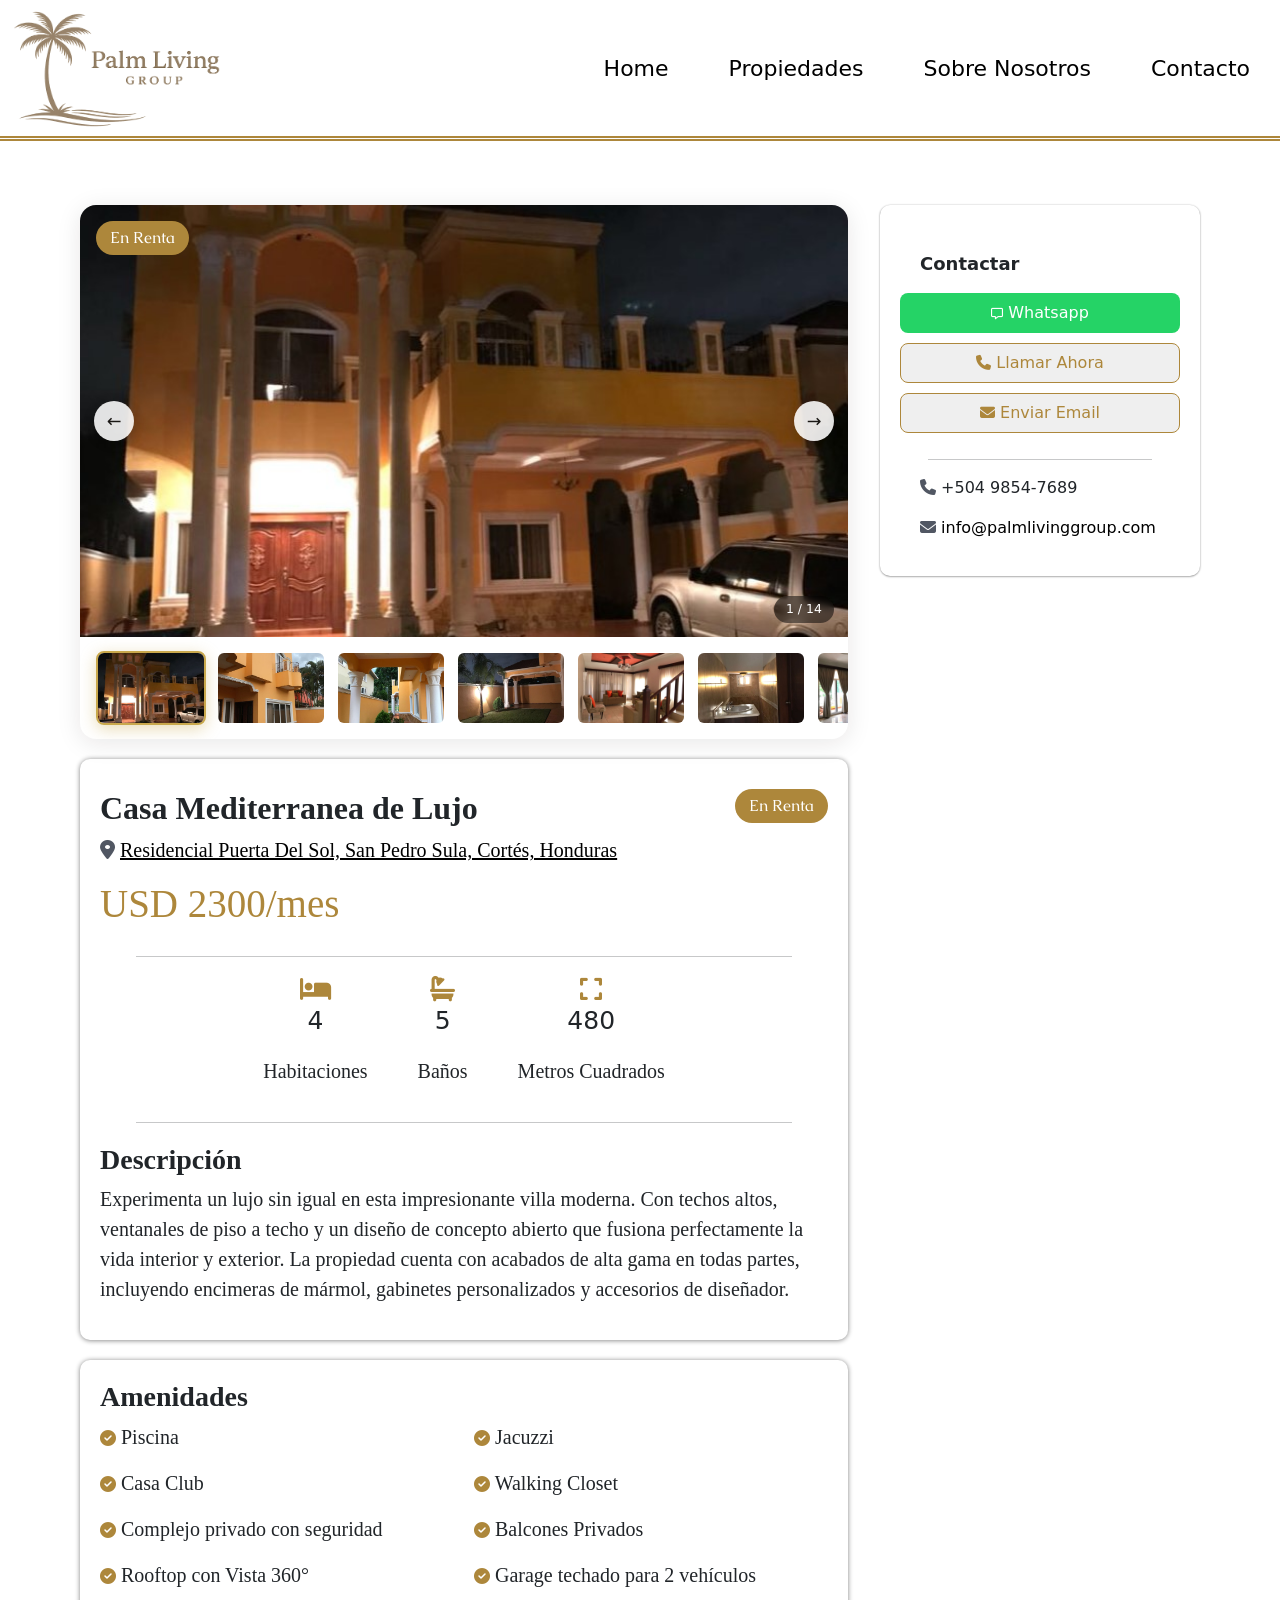
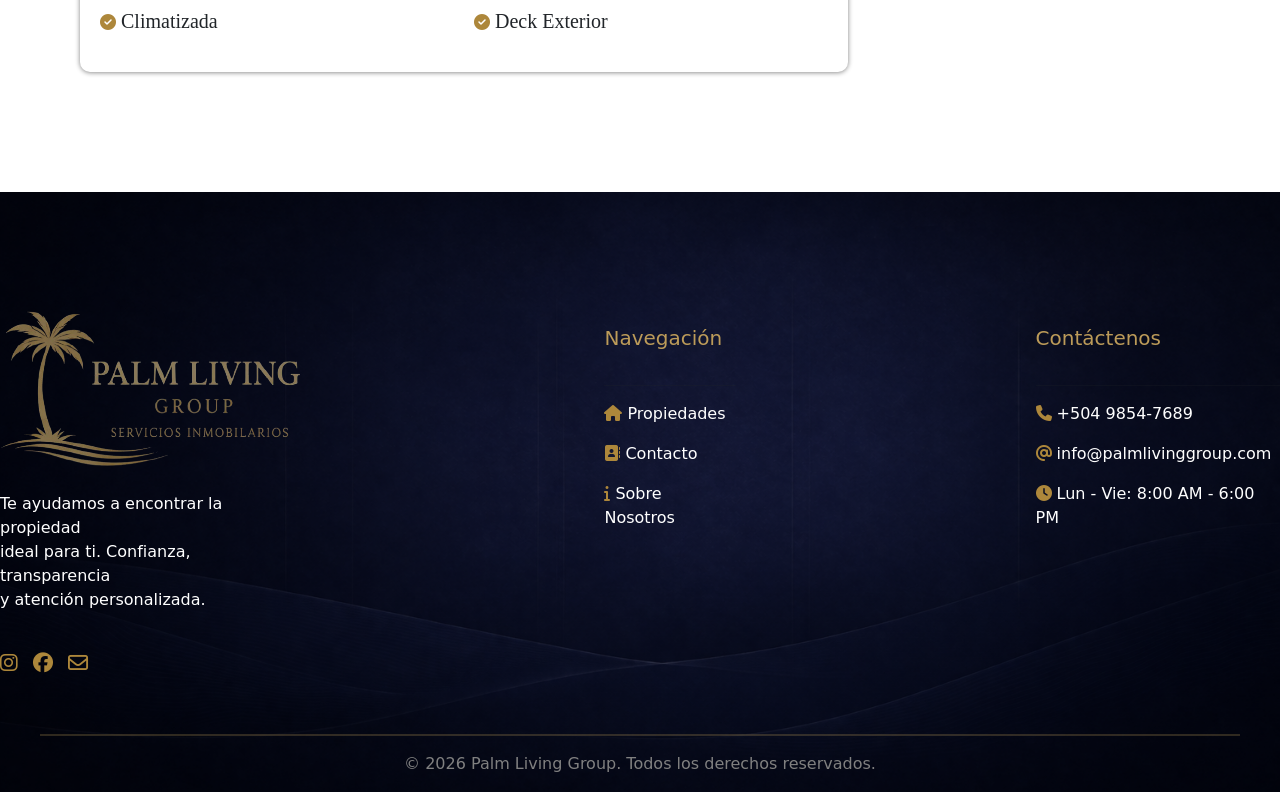
==== house-detail.html @ 20f3ea7c "Reorganized project structure" ====
<!DOCTYPE html>
<html lang="es"> 

    <head>    
        <meta charset="UTF-8">
        <meta name="viewport" content="width=device-width, initial-scale=1.0">
        <link rel="stylesheet" href="style.css?v=11">
        <link href="https://cdn.jsdelivr.net/npm/bootstrap@5.3.8/dist/css/bootstrap.min.css" rel="stylesheet">
        <link rel="icon" type="image/png" href="./imagenes/favicon-plg-modified.png">
        <title>Palm Living Group</title>

        <!-- GOOGLE FONTS -->
        <link rel="preconnect" href="https://fonts.googleapis.com">
        <link rel="preconnect" href="https://fonts.gstatic.com" crossorigin>
        <link href="https://fonts.googleapis.com/css2?family=Caudex:ital,wght@0,400;0,700;1,400;1,700&display=swap" rel="stylesheet">
        
        <!-- Font Awesome (For icons) -->
        <link rel="stylesheet" href="https://cdnjs.cloudflare.com/ajax/libs/font-awesome/6.5.0/css/all.min.css">
    </head>

    <body>

        <header class="header">
            <nav class="navbar">
                <img class="img logo" src="./imagenes/plg-icon.png" height="120px">

                <ul class="navbar-items">
                    <li><a href="index.html">Home</a></li>

    <li>
        <a href="index.html#propiedades">
            Propiedades
        </a>
    </li>

    <li>
        <a href="index.html#sobre-nosotros">
            Sobre Nosotros
        </a>
    </li>

    <li>
        <a href="#contacto" onclick="document.getElementById('contacto').scrollIntoView({behavior:'smooth'}); history.replaceState(null,'',window.location.pathname); return false;">
            Contacto
        </a>
    </li>
                    
                </ul>

            </nav>
        </header>


        <!-- MAIN PAGE GRID -->
        <div class="page-layout">

            <!-- ========== LEFT COLUMN ========== -->
            <div class="left-column">

                <!-- GALLERY -->
                <div class="gallery-wrap">
                    <div class="main-image-wrap" id="mainWrap">
                        <span class="status-badge">En Renta</span>
                        <img id="mainImg" src="" alt=""/>
                        <button class="img-nav prev" id="prevBtn">&#8592;</button>
                        <button class="img-nav next" id="nextBtn">&#8594;</button>
                        <div class="img-counter" id="imgCounter">1 / 14</div>
                    </div>
                    <div class="thumbnails" id="thumbnails"></div>
                </div>

                <!-- PROPERTY DETAILS -->
                <section class="characteristics-spsHouse">
                    <div class="containter-characteristics">

                        <div class="titledescritpion">
                            <h2 style="font-family: 'Times New Roman', Times, serif; font-weight: 550;"">Casa Mediterranea de Lujo</h2>
                            <span class="status-badgeChar">En Renta</span>
                        </div>

                        <p class="textchar locationchar">
                            <i class="fa-solid fa-location-dot" style="color: rgb(81, 87, 99);"></i>
                            <a style=" color: black;"  target="_blank" href="https://www.google.com/maps/place/15%C2%B033'12.3%22N+88%C2%B001'57.6%22W/@15.5533197,-88.0328403,20.25z/data=!4m4!3m3!8m2!3d15.5534028!4d-88.0326528?entry=ttu&g_ep=EgoyMDI2MDUwNi4wIKXMDSoASAFQAw%3D%3D">Residencial Puerta Del Sol, San Pedro Sula, Cortés, Honduras</a>
                        </p>

                        <h3 class="char-price">USD 2300/mes</h3>

                        <div class="descriptionFlex">
                            <hr class="description-line">

                            <div class="inside-descriptions">

                                <div class="info-char">

                                    <div class="bedrooms">

                                        <i class="fa-solid fa-bed iconhousedetail" style="color: rgb(173, 135, 59);"></i>
                                        <p class="numdetail">4</p>
                                        <p class="textchar">Habitaciones</p>

                                    </div>

                                    <div class="baths">

                                        <i class="fa-solid fa-bath iconhousedetail" style="color: rgb(173, 135, 59);"></i>
                                        <p class="numdetail">5</p>
                                        <p class="textchar">Baños</p>

                                    </div>

                                    <div class="metersSquared">
                                        <i class="fa-solid fa-expand iconhousedetail" style="color: rgb(173, 135, 59);"></i>
                                        <p class="numdetail">480</p>
                                        <p class="textchar">Metros Cuadrados</p>

                                    </div>

                                </div>

                                <hr class="description-line">
                            </div>

                        </div>

                        <h3 class="titlechar" style="font-family: 'Times New Roman', Times, serif; font-weight: 550;">Descripción</h3>
                        <p class="textchar">
                            Experimenta un lujo sin igual en esta impresionante villa moderna.
                            Con techos altos, ventanales de piso a techo y un diseño de concepto
                            abierto que fusiona perfectamente la vida interior y exterior.
                            La propiedad cuenta con acabados de alta gama en todas partes,
                            incluyendo encimeras de mármol, gabinetes personalizados y accesorios de diseñador.
                        </p>

                    </div>
                </section>

                <!-- AMENITIES -->
                <div class="amenities-container">
                    <div class="amenities-characteristics">
                        <h3 class="titlechar" style="font-family: 'Times New Roman', Times, serif; font-weight: 550;">Amenidades</h3>
                        <div class="amenities textchar">
                            <div class="amenities1-4">
                                <p class=""><i class="fa-solid fa-circle-check" style="color: rgb(173, 135, 59);"></i> Piscina</p>
                                <p class=""><i class="fa-solid fa-circle-check" style="color: rgb(173, 135, 59);"></i> Casa Club</p>
                                <p><i class="fa-solid fa-circle-check" style="color: rgb(173, 135, 59);"></i> Complejo privado con seguridad</p>
                                <p><i class="fa-solid fa-circle-check" style="color: rgb(173, 135, 59);"></i> Rooftop con Vista 360°</p>
                                <p><i class="fa-solid fa-circle-check" style="color: rgb(173, 135, 59);"></i> Climatizada</p>

                            </div>
                            <div class="amenities5-8">
                                <p><i class="fa-solid fa-circle-check" style="color: rgb(173, 135, 59);"></i> Jacuzzi</p>
                                <p><i class="fa-solid fa-circle-check" style="color: rgb(173, 135, 59);"></i> Walking Closet</p>
                                <p><i class="fa-solid fa-circle-check" style="color: rgb(173, 135, 59);"></i> Balcones Privados</p>
                                <p><i class="fa-solid fa-circle-check" style="color: rgb(173, 135, 59);"></i> Garage techado para 2 vehículos</p>
                                <p><i class="fa-solid fa-circle-check" style="color: rgb(173, 135, 59);"></i> Deck Exterior</p>
                            </div>
                        </div>
                    </div>
                </div>

            </div>
            <!-- ========== END LEFT COLUMN ========== -->


            <!-- ========== RIGHT COLUMN ========== -->
            <div class="right-column">
                <section class="contact-div">
                    <div class="container-contact">
                        <p class="contact-agenttitle">Contactar</p>
                        <div class="items-contact">

                            <a href="https://wa.me/50498547689" target="_blank">
                                <button class="contact-button whatsapp">
                                    <i class="fa-regular fa-message icon-contact" style="color: rgb(255,255,255); font-size: 12px;"></i> Whatsapp
                                </button>
                            </a>

                            <a href="tel:+50498547689" target="_blank">
                                <button class="contact-button call">
                                    <i class="fa-solid fa-phone call-icon icon-contact"></i> Llamar Ahora
                                </button>
                            </a>


                            <a href="mailto:info@palmlivinggroup.com">
                                <button class="contact-button email">
                                    <i class="fa-solid fa-envelope email-icon icon-contact"></i> Enviar Email
                                </button>
                            </a>
                            <hr class="contact-line">
                        </div>
                        <div class="contact-callMail">
                            <p><i class="fa-solid fa-phone" style="color: rgb(81,87,99);"></i> +504 9854-7689</p>
                            <p>
                                <i class="fa-solid fa-envelope" style="color: rgb(81,87,99);"></i>
                                <a class="emailbut" href="mailto:info@palmlivinggroup.com"> info@palmlivinggroup.com</a>
                            </p>
                        </div>
                    </div>
                </section>
            </div>
            <!-- ========== END RIGHT COLUMN ========== -->

        </div>
        <!-- END PAGE GRID -->


        <!-- Lightbox OUTSIDE the grid -->
        <div class="lightbox" id="lightbox">
            <button class="lightbox-close" id="lbClose">✕</button>
            <button class="lightbox-nav lightbox-prev" id="lbPrev">&#8592;</button>
            <img src="" alt="Vista ampliada" id="lbImg"/>
            <button class="lightbox-nav lightbox-next" id="lbNext">&#8594;</button>
        </div>


        <footer id="contacto">
            <div class="footer-sections">
                <div class="footer-column1">
                    <img class="plg-footerIcon" src="./imagenes/plg-footer-icon.png" height="180px" width="300px">
                    <p class="paragraph-footer" style="color: white;">Te ayudamos a encontrar la propiedad<br> ideal para ti. Confianza, transparencia<br> y atención personalizada.</p>
                    <div class="social-media-Icons">
                        <a href="https://www.instagram.com/palmlivinggroup.hn/" target="_blank"><i class="fa-brands fa-instagram" style="color: rgb(173, 135, 59);"></i></a>
                        <a href="https://www.facebook.com/profile.php?id=61564494482481&locale=es_LA" target="_blank"><i class="fa-brands fa-facebook" style="color: rgb(173, 135, 59);"></i></a>
                        <a href="mailto:info@palmlivinggroup.com" target="_blank"><i class="fa-regular fa-envelope" style="color: rgb(173, 135, 59);"></i></a>
                    </div>
                </div>

                <div class="footer-column2">
                    <p class="title-footer">Navegación</p>
                    <hr class="border-footer">
                    <p class="subheading-footer"><i class="footer-icons fa-solid fa-house" style="color: rgb(173, 135, 59);"></i>Propiedades</p>
                    <p class="subheading-footer"><i class="footer-icons fa-solid fa-address-book" style="color: rgb(173, 135, 59);"></i>Contacto</p>
                    <p class="subheading-footer"><i class="footer-icons fa-solid fa-info" style="color: rgb(173, 135, 59);"></i>Sobre Nosotros</p>
                </div>

                <div class="footer-column3">
                    <p class="title-footer">Contáctenos</p>
                    <hr class="border-footer">
                    <p class="subheading-footer"><i class="footer-icons fa-solid fa-phone" style="color: rgb(173, 135, 59);"></i>+504 9854-7689</p>
                    <a class="emailbut" href="mailto:info@palmlivinggroup.com"><p class="subheading-footer"><i class="footer-icons fa-solid fa-at" style="color: rgb(173, 135, 59);"></i>info@palmlivinggroup.com</p></a>
                    <p class="subheading-footer"><i class="footer-icons fa-solid fa-clock" style="color: rgb(173, 135, 59);"></i>Lun - Vie: 8:00 AM - 6:00 PM</p>
                </div>
            </div>

            <div class="noCopyright-section">
                <hr class="copyright-line">
                <p class="noCopyright-text">© 2026 Palm Living Group. Todos los derechos reservados.</p>
            </div>
        </footer>

        <script type="text/javascript" src="./index.js?v=11"></script>
    </body>
</html>
---- style.css ----
.header{
    position: sticky;
    top: 0;         
    z-index: 10;
    width: 100%;
    background: white;
    border-bottom: #ad873b double 5px; 
}

.logo{
    padding-left: 10px ;
}

.navbar{
    display: flex;
    align-items: center;
    justify-content: center;
    position: sticky;
    left: 0;
    width: 100%;
    z-index: 10;

}

/* Align content at the end of site */

.navbar ul{
    display: flex;
    justify-content: center;
    gap: 60px;
    list-style-type: none;
    margin: 0;
    padding: 0;
    padding-right: 30px;
    background-color: white;
    height: 40px;
    align-items: center;


}

/* Remove underline and change color of nav items
*/
.navbar-items a{
    text-decoration: none;
    color: black;
    font-size: 22px

}

.emailbut {
    text-decoration: none;
    color: black;
    
}

/* Whatsapp Icon */

.whatsapp-ico{
    fill: white;
    width: 75px;
    height: 75px;
    padding: 3px;
    background-color: #4dc247;
    border-radius: 50%;
    box-shadow: 2px 2px 6px rgba(0,0,0,0.4);
    position: fixed;
    bottom: 20px;
    right : 20px;
    z-index: 10;
}

.whatsapp-ico:hover{
    box-shadow: 2px 2px 11px rgba(0,0,0,0.7);
} 


#propiedades, #contacto, #sobre-nosotros{
    scroll-margin-top: 350px;

}

.backgroundImg{
    width: 100%;
    height: 650px;
}

/*HOME PORTFOLIO TEXT*/


.h2Text{
    font-size: 60px;
    text-align: center;
    
}

.portfolio{
    padding-top: 40px;
    text-align: center;
    color: #cc8f33;
    font-size: 19px;
    font-weight: 450;
    letter-spacing: 3px;
}

.home-line{

    width: 150px;
    height: 3.5px;             
    background-color: #cc8f33;
    border: none;

}


.portfolio-text{
    display: flex;
    flex-direction: column;
    justify-content: center;
    align-items: center;
    padding-top: 50px;
}

/* PROPERTIES AVAILABLE */

.propertiesHome{
    padding-top: 30px;
}

.homes{
    padding-top: 30px;
}

.boldsps{
    font-weight: bold;
    font-style: italic;
}

.hero-heading{
    color: white;
    text-shadow: 0 2px 10px rgba(0,0,0,0.7);
    font-size: 70px;
    text-align: center;
    font-weight: bold;
}

.hero-par{
    color: white;
    font-size: 30px;

}

.hero-button{
    height: 55px;
    width: 280px;
    font-size: 25px;
    color: white;
    background-image: linear-gradient (to left, #bc9b59, white);
    background-color: #ad873b;
    border-radius: 10px;
    border-color: #ad873b;    
}
.hero-button a{
    text-decoration: none;
    color: inherit;
}

/* */
.hero-box{
    display: flex;
    flex-direction: column;
    align-items: center;
    justify-content: center;
    background-image: url("./imagenes/hero.jpg");
    background-repeat: no-repeat;
    background-position: center;
    background-size: cover;

    min-height: 600px;
    padding: 4rem 2rem;
}


/* ABOUT */
.about-section{
    margin-top: 80px;
    margin-bottom: 80px;
    display: flex;
    flex-direction: column;
    justify-content: center;
    align-items: center;
    padding: 4rem 2rem ;
    background-color: #faf9f6 ;
}

.aboutUs-icons{
    font-size: 40px;

}

.about-text{
    display: flex;
    flex-direction: column;
    align-items: center;
}

.whoWeAre{
    text-align: center;
    color: #cc8f33;
    font-size: 19px;
    font-weight: 450;
    letter-spacing: 3px;
    
}

.about-us{
    font-size: 60px;
    text-align: center;

}

.aboutplg{
    display: flex;
    flex-direction: row;
    justify-content: center;
    gap: 40px;
    padding-top: 100px;
}

.abt-img{
    border-radius: 50%;
}

.about-cnt{
    text-align: center;
    font-size: 20px;
}

.line{
    margin-top: 50px;
    height: 80px;
    width: 2px;
    background-color: #bc9b59;
}


/* */
.footer-container{
    margin-top: 100px;
    background-color: #212329;
    padding: 4rem 0 4rem 0;
}


/* */
.footer{
    width: 80%;
    padding: 3rem 1rem;
    color: white;
    display: flex;
    justify-content: center;
    flex-wrap: wrap;
    margin: 0 auto;

}
/* */
.footer-heading{
    display: flex;
    flex-direction: column;
    margin-right: 4rem;
}

/* */
.footer-heading h2{
    margin-bottom: 2rem;

}

/* */
.footer-heading a{
    color: white;
    text-decoration: none;
    margin-bottom: 0.5rem;
}

/* */
.footer-heading a:hover{
    color: #bc9b59;
    transition: 0.3s ease-out;
}

/* */
.atAB{
    color: white;
    text-align: center;
}

/* */
.hr{
    color: white;
}

/* STARTING DESIGN OF HOUSE-CARDS!  (BELOW)*/
.house-cards{
    display: flex;
    flex-direction: row;
    justify-content: center;
    align-items: center;
    gap: 10px;
}

.houses-main{
    box-shadow: 0px 0.5px 5px grey;
    transition: box-shadow 0.3s ease, transform 0.3s ease;
}

.houses-main:hover{
    transform: translateY(-5px);
    box-shadow: 0px 8px 20px rgba(0,0,0,0.35);
}

.house{ 
    height: 400px;
    width: 500px;
    min-height: 350px;
    width: 100%;
    max-width: 400px;
    background-color: white;
    border-radius: 15px;
    position: relative;
    box-shadow: 0px 0.5px 3px grey;
    overflow: hidden;
}

.houseMainImg{
    box-shadow: 0px 0.5px 3px grey;
    overflow: hidden;
    width: 100%;
    object-fit: cover;
    object-position: center 25%;
    display: block;
    transition: transform 0.3s ease;   
}


.houseImage{
    border-radius: 15px 15px 0px 0px;
}

.status{
    position: absolute;
    color: #f6f6f6;
    right: 10px;
    top: 10px;

    height: 24px;
    width: 80px;
    background-color: #bc9b59;
    text-align: center;
    border-radius: 10px;
}

.characteristics{
    padding-top: 10px;
    padding-left: 10px;
}

.characteristics > p{
    font-size: 18px;

}


.characteristics > .price{
    font-size: 30px;
    font-weight: 800;
}


.price, .webText{
    font-family: "Caudex", serif;
    font-weight: 500;
    font-style: normal;
}



footer{
    background-image: url("./imagenes/footer-background.png");
    width: auto;
    height: auto;
    background-repeat: no-repeat;
    background-position: center;
    background-size: cover;
    
    
}

.footer-sections{
    display: flex;
    flex-direction: row;
    justify-content: center;
    align-items: center;
    gap: 250px;
    padding-top: 100px;
}

.footer-column1{
    display: flex;
    flex-direction: column;
    gap: 20px;
}



.footer-column2{
    display: flex;
    flex-direction: column;
    padding-bottom: 100px;

}

.footer-column3{
    display: flex;
    flex-direction: column;
    padding-bottom: 100px;
}

.title-footer{
    color: #bc9b59;
    font-weight: 400;
    font-size: 20px;
}

.subheading-footer{
    color: white;
}

.footer-icons{
    padding-right: 5px;
    padding-bottom: 2px;
    
}

.social-media-Icons{
    display: flex;
    flex-direction: row;
    gap: 15px;
    font-size: 20px;
}

.noCopyright-section{
    display: flex;
    flex-direction: column;
    justify-content: center;
    align-items: center;
    padding-top: 40px;
}

.copyright-line{
    width: 1200px;
    height: 1.8px;             
    background-color: #bc9b59;
    border: none;
}

.noCopyright-text{
    color: grey;
}


/*-------      House Detail HTML CODE    ----------*/

/* ── LAYOUT ── */
.page-layout {
    max-width: 1100px;
    margin: 40px auto;
    padding: 24px 40px 80px;
    display: grid;
    grid-template-columns: 1fr 320px;
    gap: 32px;
    align-items: start;
}

.left-column {
    display: flex;
    flex-direction: column;
    gap: 20px;
    min-width: 0;
}

.right-column {
    position: sticky;
    top: 140px;
}

/* ── GALLERY ── */
.gallery-wrap {
    background: #ffffff;
    border-radius: 16px;
    overflow: hidden;
    box-shadow: 0 4px 24px rgba(26,23,20,0.10);
}

.main-image-wrap {
    position: relative;
    width: 100%;
    aspect-ratio: 16/9;
    overflow: hidden;
    cursor: zoom-in;
}
.main-image-wrap img {
    width: 100%;
    height: 100%;
    object-fit: cover;
    object-position: center 60%;
    transition: transform 0.55s cubic-bezier(0.25, 0.46, 0.45, 0.94), opacity 0.3s ease;
    display: block;
}
.main-image-wrap img.fade-out { opacity: 0; transform: scale(1.03); }
.main-image-wrap img.fade-in  { opacity: 1; transform: scale(1); }

.img-nav {
    position: absolute;
    top: 50%;
    transform: translateY(-50%);
    background: rgba(255,255,255,0.88);
    border: none;
    width: 40px; height: 40px;
    border-radius: 50%;
    display: flex; align-items: center; justify-content: center;
    cursor: pointer;
    font-size: 1.1rem;
    color: #1a1714;
    box-shadow: 0 2px 12px rgba(0,0,0,0.15);
    transition: background 0.2s, transform 0.2s;
    z-index: 5;
}
.img-nav:hover { background: #fff; transform: translateY(-50%) scale(1.08); }
.img-nav.prev { left: 14px; }
.img-nav.next { right: 14px; }

.status-badge {
    position: absolute;
    top: 16px; left: 16px;
    background-color: #ad873b;
    color: #fff;
    padding: 5px 14px;
    border-radius: 20px;
    z-index: 5;
    font-family: "Caudex", serif;
    font-weight: 500;
    font-style: normal;
}

.img-counter {
    position: absolute;
    bottom: 14px; right: 14px;
    background: rgba(0,0,0,0.5);
    color: #fff;
    font-size: 0.78rem;
    padding: 4px 12px;
    border-radius: 20px;
    z-index: 5;
    backdrop-filter: blur(4px);
}

.thumbnails {
    display: flex;
    gap: 10px;
    padding: 14px 16px;
    overflow-x: auto;
    scrollbar-width: thin;
    scrollbar-color: #e4ddd3 transparent;
}
.thumbnails::-webkit-scrollbar { height: 4px; }
.thumbnails::-webkit-scrollbar-thumb { background: #e4ddd3; border-radius: 2px; }

.thumb {
    flex: 0 0 110px;
    height: 74px;
    border-radius: 8px;
    overflow: hidden;
    cursor: pointer;
    border: 2.5px solid transparent;
    transition: border-color 0.22s, transform 0.22s, box-shadow 0.22s;
}
.thumb:hover { transform: translateY(-2px); box-shadow: 0 6px 18px rgba(0,0,0,0.15); }
.thumb.active { border-color: #C9A84C; box-shadow: 0 4px 16px rgba(201,168,76,0.4); }
.thumb img { width: 100%; height: 100%; object-fit: cover; display: block; }

/* ── LIGHTBOX ── */
.lightbox {
    position: fixed; inset: 0;
    background: rgba(10,8,6,0.93);
    z-index: 1000;
    display: flex; align-items: center; justify-content: center;
    opacity: 0; pointer-events: none;
    transition: opacity 0.3s;
    backdrop-filter: blur(6px);
}
.lightbox.open { opacity: 1; pointer-events: all; }
.lightbox img {
    max-width: 90vw; max-height: 85vh;
    object-fit: contain; border-radius: 8px;
    transform: scale(0.92);
    transition: transform 0.35s cubic-bezier(0.25,0.46,0.45,0.94);
}
.lightbox.open img { transform: scale(1); }
.lightbox-close {
    position: absolute; top: 20px; right: 24px;
    background: rgba(255,255,255,0.12); border: none; color: #fff;
    font-size: 1.4rem; width: 44px; height: 44px;
    border-radius: 50%; cursor: pointer;
    display: flex; align-items: center; justify-content: center;
}
.lightbox-close:hover { background: rgba(255,255,255,0.22); }
.lightbox-nav {
    position: absolute; top: 50%; transform: translateY(-50%);
    background: rgba(255,255,255,0.12); border: none; color: #fff;
    width: 50px; height: 50px; border-radius: 50%;
    cursor: pointer; font-size: 1.3rem;
    display: flex; align-items: center; justify-content: center; z-index: 1001;
}
.lightbox-nav:hover { background: rgba(255,255,255,0.22); }
.lightbox-prev { left: 24px; }
.lightbox-next { right: 24px; }

/* ── CONTACT CARD ── */
.contact-div {
    position: static;
    margin: 0;
    box-shadow: 0px 0.5px 2px grey;
    transition: box-shadow 0.3s ease;
    border-radius: 10px;
}

.container-contact {
    width: 100%;
    height: auto;
    border-radius: 10px;
    padding: 20px;
}

.contact-agenttitle {
    margin-left: 20px;
    font-weight: bold;
    font-size: 18px;
    margin-top: 15px;
    padding-top: 10px;
}

.items-contact {
    display: flex;
    flex-direction: column;
    gap: 10px;
    justify-content: center;
    align-items: center;
}

.items-contact a{
    width: 100%;
}

.iconhousedetail{
    font-size: 25px;
}


.numdetail{
    font-size: 25px;
    font-weight: 450;
}

.contact-button {
    width: 100%;
    height: 40px;
    border-radius: 8px;
    color: rgb(173, 135, 59);
    border: rgb(173, 135, 59) solid 1px;
    cursor: pointer;
}

.contact-line { width: 80%; }

.whatsapp {
    background-color: #25d366;
    color: white;
    border: none;
}

.email:hover { background-color: #ad873b; color: white; }
.call:hover  { background-color: #ad873b; color: white; }
.email-icon:hover { color: white; }

.contact-callMail { margin-left: 20px; }
.icon-contact { font-size: 15px; }

/* ── PROPERTY DETAILS ── */
.containter-characteristics {
    width: 100%;
    height: auto;
    box-shadow: 0px 0.5px 5px grey;
    border-radius: 10px;
    padding: 20px;

    



}

.descriptionFlex {
    display: flex;
    flex-direction: column;
}

.titledescritpion {
    display: flex;
    flex-direction: row;
    align-items: center;
    position: relative;
    top: 10px;
}

.char-price { 
    color: #ad873b;
    font-family:'Times New Roman', Times, serif;
    font-weight: 530;
    font-size: 39px;
    font-style: normal;
    
}

.locationchar{
    padding-top: 10px;
}

.textchar{
    font-family:'Times New Roman', Times, serif;
    font-weight: 530;
    font-size: 20px;

}

.status-badgeChar {
    position: absolute;
    color: #fff;
    padding: 5px 14px;
    border-radius: 20px;
    font-family: "Caudex", serif;
    top: 0;
    right: 0;
    font-weight: 500;
    font-style: normal;
    background-color: #ad873b;
}

.description-line {
    width: 90%;
    margin: 20px auto;
}

.bedrooms, .baths, .metersSquared {
    display: flex;
    flex-direction: column;
    align-items: center;
}

.info-char {
    display: flex;
    justify-content: center;
    align-items: center;
    gap: 50px;
}

/* ── AMENITIES ── */
.amenities-container {
    width: 100%;
}

.amenities-characteristics {
    width: 100%;
    height: auto;
    box-shadow: 0px 0.5px 5px grey;
    transition: box-shadow 0.3s ease;
    padding: 20px;
    border-radius: 10px;
}

.amenities {
    display: flex;
    gap: 20px;
    width: 100%;
}

.amenities1-4, .amenities5-8 {
    flex: 1;
}

.fa-circle-check { font-size: 16px; }



/* ── HAMBURGER ── */
.hamburger {
    display: none;
    flex-direction: column;
    gap: 5px;
    background: none;
    border: none;
    cursor: pointer;
    padding: 8px;
    margin-right: 20px;
    z-index: 20;
}

.hamburger span {
    display: block;
    width: 28px;
    height: 3px;
    background-color: #ad873b;
    border-radius: 3px;
    transition: all 0.3s ease;
}

/* Hamburger X animation */
.hamburger.active span:nth-child(1) {
    transform: translateY(8px) rotate(45deg);
}
.hamburger.active span:nth-child(2) {
    opacity: 0;
}
.hamburger.active span:nth-child(3) {
    transform: translateY(-8px) rotate(-45deg);
}






/* ── RESPONSIVE 900px ── */
@media (max-width: 900px) {
    .page-layout {
        grid-template-columns: 1fr;
        padding: 16px 20px 60px;
    }
    .right-column {
        position: static;
        order: 1;
    }
    .container-contact { width: 100%; }
    .amenities { flex-direction: column; }
}


/* ── TABLET (768px) ── */
@media (max-width: 768px) {

    /* NAVBAR */
    .navbar {
        flex-direction: column;
        padding: 10px 0;
    }
    .navbar ul {
        gap: 20px;
        padding-right: 0;
        flex-wrap: wrap;
        height: auto;
        padding-bottom: 10px;
    }
    .navbar-items a {
        font-size: 16px;
    }

    /* HERO */
    .hero-heading {
        font-size: 42px;
    }
    .hero-par {
        font-size: 20px;
        text-align: center;
    }
    .hero-button {
        font-size: 18px;
        width: 220px;
        height: 45px;
    }

    /* PORTFOLIO TEXT */
    .h2Text {
        font-size: 40px;
    }

    /* PROPERTY CARDS */
    .house-cards {
        display: grid;
        grid-template-columns: repeat(2, 1fr);
        gap: 20px;
        padding: 0 40px;
        max-width: 900px;
        margin: 0 auto;
    }

    /* ABOUT */
    .about-us {
        font-size: 40px;
    }
    .aboutplg {
        flex-direction: column;
        align-items: center;
        gap: 30px;
        padding-top: 40px;
    }
    .line {
        width: 80px;
        height: 2px;
    }

    /* FOOTER */
    .footer-sections {
        flex-direction: column;
        gap: 40px;
        padding-top: 60px;
        align-items: center;
        text-align: center;
    }
    .footer-column1, .footer-column2, .footer-column3 {
        align-items: center;
        padding-bottom: 0;
    }
    .copyright-line {
        width: 90%;
    }

    /* HOUSE DETAIL */
    .page-layout {
        grid-template-columns: 1fr;
        padding: 16px 20px 60px;
        margin: 20px auto;
    }
    .right-column {
        position: static;
        order: 1;
    }
    .amenities {
        flex-direction: column;
    }
    .info-char {
        gap: 20px;
    }
}


/* ── MOBILE (480px) ── */
@media (max-width: 480px) {

    /* NAVBAR */
    .navbar ul {
        gap: 12px;
        justify-content: center;
    }
    .navbar-items a {
        font-size: 14px;
    }
    .logo {
        height: 80px !important;
    }

    /* HERO */
    .hero-heading {
        font-size: 28px;
    }
    .hero-par {
        font-size: 16px;
    }
    .hero-button {
        font-size: 16px;
        width: 190px;
        height: 42px;
    }
    .hero-box {
        min-height: 400px;
        padding: 2rem 1rem;
    }

    /* PORTFOLIO TEXT */
    .h2Text {
        font-size: 28px;
    }
    .portfolio {
        font-size: 14px;
    }

    /* PROPERTY CARDS */
    .pds-house {
        max-width: 100%;
    }
    .house-cards {
        padding: 0 12px;
    }
    .characteristics > .price {
        font-size: 22px;
    }
    .characteristics > p {
        font-size: 15px;
    }

    /* ABOUT */
    .about-us {
        font-size: 30px;
    }
    .about-section {
        margin-top: 40px;
        margin-bottom: 40px;
        padding: 2rem 1rem;
    }
    .aboutUs-icons {
        font-size: 30px;
    }
    .about-cnt {
        font-size: 16px;
    }

    /* FOOTER */
    .footer-sections {
        gap: 30px;
        padding-top: 40px;
    }
    .plg-footerIcon {
        width: 200px !important;
        height: auto !important;
    }
    .copyright-line {
        width: 90%;
    }
    .social-media-Icons {
        justify-content: center;
    }

    /* WHATSAPP BUTTON */
    .whatsapp-ico {
        width: 55px;
        height: 55px;
        bottom: 15px;
        right: 15px;
    }

    /* HOUSE DETAIL */
    .page-layout {
        padding: 12px 12px 40px;
    }
    .char-price {
        font-size: 28px;
    }
    .titledescritpion h2 {
        font-size: 20px;
    }
    .info-char {
        gap: 15px;
    }
    .contact-button {
        height: 44px;
        font-size: 15px;
    }
    .amenities-characteristics {
        padding: 15px;
    }


}


@media (max-width: 600px) {
    .house-cards {
        grid-template-columns: 1fr;
    }
}






/* ── LARGE DESKTOP (1280px+) ── */
@media (min-width: 1280px) {
    .page-layout {
        max-width: 1200px;
    }
    .hero-heading {
        font-size: 80px;
    }
    .footer-sections {
        gap: 300px;
    }
}
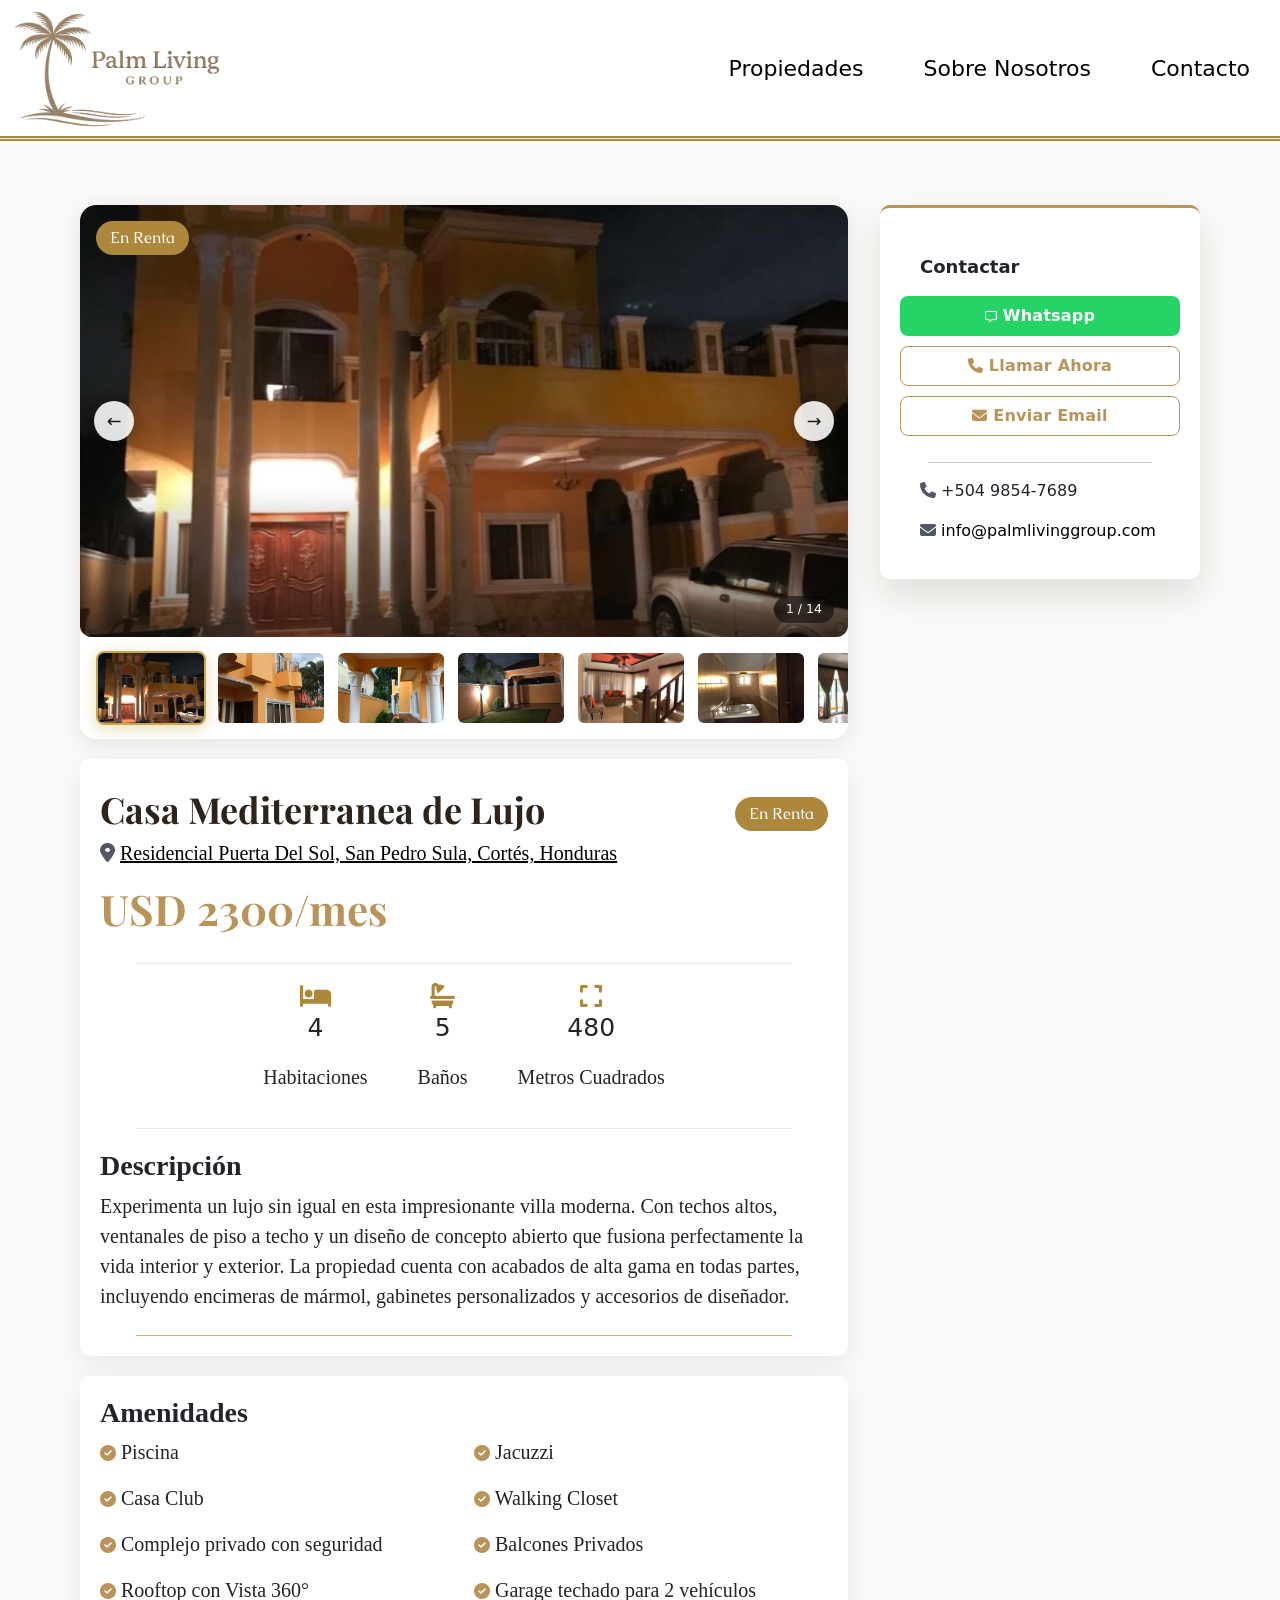
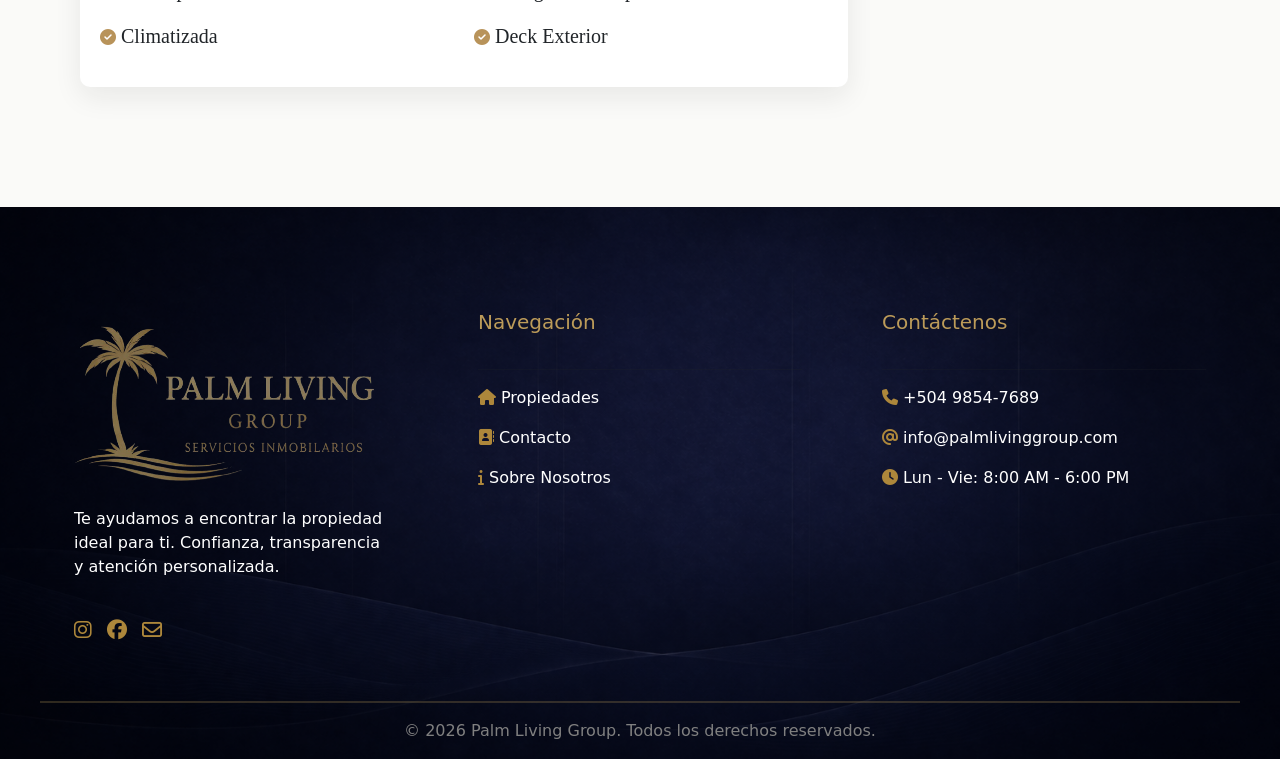
==== commit 69ef51a1: "UI improvements and fixes" ====
--- a/house-detail.html
+++ b/house-detail.html
@@ -4,7 +4,7 @@
     <head>    
         <meta charset="UTF-8">
         <meta name="viewport" content="width=device-width, initial-scale=1.0">
-        <link rel="stylesheet" href="style.css?v=11">
+        <link rel="stylesheet" href="style.css?v=12">
         <link href="https://cdn.jsdelivr.net/npm/bootstrap@5.3.8/dist/css/bootstrap.min.css" rel="stylesheet">
         <link rel="icon" type="image/png" href="./imagenes/favicon-plg-modified.png">
         <title>Palm Living Group</title>
@@ -12,21 +12,27 @@
         <!-- GOOGLE FONTS -->
         <link rel="preconnect" href="https://fonts.googleapis.com">
         <link rel="preconnect" href="https://fonts.gstatic.com" crossorigin>
-        <link href="https://fonts.googleapis.com/css2?family=Caudex:ital,wght@0,400;0,700;1,400;1,700&display=swap" rel="stylesheet">
+        <link href="https://fonts.googleapis.com/css2?family=Caudex:ital,wght@0,400;0,700;1,400;1,700&family=Playfair+Display:wght@600;700&display=swap" rel="stylesheet">
         
         <!-- Font Awesome (For icons) -->
         <link rel="stylesheet" href="https://cdnjs.cloudflare.com/ajax/libs/font-awesome/6.5.0/css/all.min.css">
     </head>
 
-    <body>
+    <body class="detail-page">
 
         <header class="header">
             <nav class="navbar">
-                <img class="img logo" src="./imagenes/plg-icon.png" height="120px">
-
-                <ul class="navbar-items">
-                    <li><a href="index.html">Home</a></li>
-
+                <a href="index.html" aria-label="Palm Living Group Home">
+                    <img class="img logo" src="./imagenes/plg-icon.png" height="120px">
+                </a>
+
+                <button class="hamburger" id="hamburger" type="button" onclick="toggleMenu()" aria-label="Abrir menú" aria-expanded="false" aria-controls="navMenu">
+                    <span></span>
+                    <span></span>
+                    <span></span>
+                </button>
+
+                <ul class="navbar-items" id="navMenu">
     <li>
         <a href="index.html#propiedades">
             Propiedades
@@ -249,6 +255,6 @@
             </div>
         </footer>
 
-        <script type="text/javascript" src="./index.js?v=11"></script>
+        <script type="text/javascript" src="./index.js?v=12"></script>
     </body>
-</html>+</html>
--- a/style.css
+++ b/style.css
@@ -124,7 +124,12 @@
 /* PROPERTIES AVAILABLE */
 
 .propertiesHome{
-    padding-top: 30px;
+    padding: 30px 20px 0;
+}
+
+.propertiesHomeInner{
+    max-width: 1120px;
+    margin: 0 auto;
 }
 
 .homes{
@@ -171,15 +176,240 @@
     flex-direction: column;
     align-items: center;
     justify-content: center;
-    background-image: url("./imagenes/hero.jpg");
+    gap: 18px;
+    background-image: linear-gradient(90deg, rgba(14, 24, 22, 0.52), rgba(14, 24, 22, 0.22)), url("./imagenes/hero.jpg");
     background-repeat: no-repeat;
     background-position: center;
     background-size: cover;
-
-    min-height: 600px;
-    padding: 4rem 2rem;
-}
-
+    min-height: 520px;
+    padding: 3.5rem 2rem;
+    transition: background-image 0.35s ease, background-position 0.35s ease;
+}
+
+.hero-san-pedro-sula{
+    background-image:
+        linear-gradient(90deg, rgba(14, 24, 22, 0.52), rgba(14, 24, 22, 0.22)),
+        url("./imagenes/hero-san-pedro-sula-palms.webp");
+    background-position: center 45%;
+}
+
+.hero-tegucigalpa{
+    background-image:
+        linear-gradient(90deg, rgba(19, 32, 42, 0.58), rgba(19, 32, 42, 0.18)),
+        url("./imagenes/hero-tegucigalpa-city.jpg");
+    background-position: center 48%;
+}
+
+
+/* WHY CHOOSE */
+.why-choose-section{
+    background: #f7f1e8;
+    margin: 84px 0;
+    padding: 86px 24px;
+}
+
+.why-choose-container{
+    max-width: 1180px;
+    margin: 0 auto;
+}
+
+.why-choose-header{
+    max-width: 760px;
+    margin: 0 auto 44px;
+    text-align: center;
+}
+
+.why-choose-kicker{
+    color: #ad873b;
+    font-family: "Caudex", serif;
+    font-size: 14px;
+    font-weight: 700;
+    letter-spacing: 3px;
+    margin: 0 0 12px;
+}
+
+.why-choose-header h2{
+    color: #3b2c20;
+    font-family: "Caudex", serif;
+    font-size: 46px;
+    font-weight: 700;
+    line-height: 1.08;
+    margin: 0 0 18px;
+}
+
+.why-choose-header > p:last-child{
+    color: #6c5b4b;
+    font-family: "Caudex", serif;
+    font-size: 20px;
+    line-height: 1.55;
+    margin: 0;
+}
+
+.why-choose-carousel{
+    position: relative;
+}
+
+.why-choose-grid{
+    display: grid;
+    grid-template-columns: repeat(4, minmax(0, 1fr));
+    gap: 22px;
+}
+
+.why-card{
+    min-height: 310px;
+    display: flex;
+    flex-direction: column;
+    gap: 16px;
+    padding: 28px 24px;
+    background: rgba(255, 252, 247, 0.94);
+    border: 1px solid rgba(173, 135, 59, 0.22);
+    border-radius: 8px;
+    box-shadow: 0 16px 36px rgba(59, 44, 32, 0.08);
+    transition: transform 0.25s ease, box-shadow 0.25s ease, border-color 0.25s ease;
+}
+
+.why-card:hover{
+    transform: translateY(-4px);
+    border-color: rgba(173, 135, 59, 0.42);
+    box-shadow: 0 22px 44px rgba(59, 44, 32, 0.12);
+}
+
+.why-card-icon{
+    width: 48px;
+    height: 48px;
+    display: flex;
+    align-items: center;
+    justify-content: center;
+    border: 1px solid rgba(173, 135, 59, 0.42);
+    border-radius: 50%;
+    color: #ad873b;
+    background: #fbf6ec;
+    font-size: 21px;
+}
+
+.why-card-title{
+    color: #3b2c20;
+    font-family: "Caudex", serif;
+    font-size: 23px;
+    font-weight: 700;
+    line-height: 1.18;
+    margin: 0;
+}
+
+.why-card-text{
+    color: #665746;
+    font-family: "Caudex", serif;
+    font-size: 17px;
+    line-height: 1.55;
+    margin: 0;
+}
+
+.why-carousel-controls,
+.why-carousel-arrow{
+    display: none;
+}
+
+@media (max-width: 1080px) {
+    .why-choose-grid{
+        grid-template-columns: repeat(2, minmax(0, 1fr));
+    }
+}
+
+@media (max-width: 600px) {
+    .why-choose-section {
+        margin: 56px 0;
+        padding: 56px 0;
+        overflow: hidden;
+    }
+    .why-choose-container {
+        width: 100%;
+    }
+    .why-choose-header {
+        padding: 0 20px;
+        margin-bottom: 28px;
+    }
+    .why-choose-kicker {
+        font-size: 12px;
+        letter-spacing: 2px;
+    }
+    .why-choose-header h2 {
+        font-size: 31px;
+    }
+    .why-choose-header > p:last-child {
+        font-size: 17px;
+        line-height: 1.5;
+    }
+    .why-choose-carousel {
+        padding: 0 44px;
+    }
+    .why-choose-grid {
+        display: flex;
+        gap: 0;
+        overflow-x: auto;
+        scroll-snap-type: x mandatory;
+        scroll-behavior: smooth;
+        scrollbar-width: none;
+        -ms-overflow-style: none;
+        border-radius: 8px;
+    }
+    .why-choose-grid::-webkit-scrollbar {
+        display: none;
+    }
+    .why-card {
+        min-width: 100%;
+        min-height: 330px;
+        scroll-snap-align: center;
+        scroll-snap-stop: always;
+        padding: 26px 22px;
+        box-shadow: 0 14px 32px rgba(59, 44, 32, 0.1);
+    }
+    .why-card:hover {
+        transform: none;
+    }
+    .why-carousel-arrow {
+        position: absolute;
+        top: 50%;
+        transform: translateY(-50%);
+        width: 36px;
+        height: 36px;
+        display: flex;
+        align-items: center;
+        justify-content: center;
+        border: 1px solid rgba(173, 135, 59, 0.34);
+        border-radius: 50%;
+        background: rgba(255, 252, 247, 0.94);
+        color: #7a5e2b;
+        font-size: 14px;
+        z-index: 2;
+        box-shadow: 0 8px 18px rgba(59, 44, 32, 0.1);
+    }
+    .why-carousel-prev {
+        left: 12px;
+    }
+    .why-carousel-next {
+        right: 12px;
+    }
+    .why-carousel-controls {
+        display: flex;
+        justify-content: center;
+        gap: 9px;
+        margin-top: 22px;
+    }
+    .why-carousel-dot {
+        width: 9px;
+        height: 9px;
+        padding: 0;
+        border: none;
+        border-radius: 50%;
+        background: rgba(173, 135, 59, 0.32);
+        cursor: pointer;
+    }
+    .why-carousel-dot.active {
+        width: 24px;
+        border-radius: 999px;
+        background: #ad873b;
+    }
+}
 
 /* ABOUT */
 .about-section{
@@ -301,16 +531,100 @@
 }
 
 /* STARTING DESIGN OF HOUSE-CARDS!  (BELOW)*/
+.property-filters{
+    width: 100%;
+    padding: 8px 20px 0;
+}
+
+.filter-panel{
+    max-width: 1120px;
+    margin: 0 auto;
+    display: grid;
+    grid-template-columns: repeat(5, minmax(130px, 1fr)) auto auto;
+    gap: 12px;
+    align-items: end;
+    padding: 18px;
+    background: #ffffff;
+    border: 1px solid #ece4d6;
+    border-radius: 8px;
+    box-shadow: 0 8px 28px rgba(26,23,20,0.08);
+}
+
+.filter-field{
+    display: flex;
+    flex-direction: column;
+    gap: 7px;
+    font-family: "Caudex", serif;
+    color: #4d443b;
+}
+
+.filter-field span{
+    font-size: 14px;
+    font-weight: 700;
+}
+
+.filter-field select{
+    min-height: 44px;
+    border: 1px solid #d8c9ad;
+    border-radius: 6px;
+    background-color: #fbfaf7;
+    color: #1f1b16;
+    padding: 0 12px;
+    font-size: 15px;
+}
+
+.filter-field select:focus{
+    outline: 2px solid rgba(173, 135, 59, 0.28);
+    border-color: #ad873b;
+}
+
+.filter-search,
+.filter-reset{
+    min-height: 44px;
+    border-radius: 6px;
+    padding: 0 18px;
+    font-family: "Caudex", serif;
+    font-size: 16px;
+    cursor: pointer;
+    transition: background 0.2s ease, transform 0.2s ease;
+}
+
+.filter-search{
+    border: 1px solid #ad873b;
+    background: #ad873b;
+    color: #fff;
+}
+
+.filter-reset{
+    border: 1px solid rgba(173, 135, 59, 0.6);
+    background: rgba(255, 255, 255, 0.92);
+    color: #6d5525;
+}
+
+.filter-search:hover,
+.filter-reset:hover{
+    transform: translateY(-1px);
+}
+
+.filter-search:hover{
+    background: #8f6c2b;
+}
+
+.filter-reset:hover{
+    background: #fff8ea;
+}
+
 .house-cards{
-    display: flex;
-    flex-direction: row;
+    display: grid;
+    grid-template-columns: repeat(auto-fit, minmax(280px, 400px));
     justify-content: center;
-    align-items: center;
-    gap: 10px;
+    align-items: stretch;
+    justify-items: center;
+    gap: 24px;
 }
 
 .houses-main{
-    box-shadow: 0px 0.5px 5px grey;
+    box-shadow: 0px 0.5px 5px rgba(73, 64, 52, 0.28);
     transition: box-shadow 0.3s ease, transform 0.3s ease;
 }
 
@@ -320,22 +634,21 @@
 }
 
 .house{ 
-    height: 400px;
-    width: 500px;
-    min-height: 350px;
+    min-height: 430px;
     width: 100%;
     max-width: 400px;
     background-color: white;
-    border-radius: 15px;
+    border-radius: 8px;
     position: relative;
-    box-shadow: 0px 0.5px 3px grey;
+    box-shadow: 0px 0.5px 3px rgba(73, 64, 52, 0.22);
     overflow: hidden;
 }
 
 .houseMainImg{
-    box-shadow: 0px 0.5px 3px grey;
+    box-shadow: 0px 0.5px 3px rgba(73, 64, 52, 0.22);
     overflow: hidden;
     width: 100%;
+    aspect-ratio: 16 / 10;
     object-fit: cover;
     object-position: center 25%;
     display: block;
@@ -344,25 +657,42 @@
 
 
 .houseImage{
-    border-radius: 15px 15px 0px 0px;
+    border-radius: 8px 8px 0px 0px;
 }
 
 .status{
     position: absolute;
     color: #f6f6f6;
-    right: 10px;
-    top: 10px;
-
-    height: 24px;
-    width: 80px;
-    background-color: #bc9b59;
+    right: 12px;
+    top: 12px;
+    min-height: 32px;
+    min-width: 104px;
+    padding: 6px 13px;
+    background-color: #ad873b;
     text-align: center;
-    border-radius: 10px;
+    border-radius: 999px;
+    box-shadow: 0 8px 18px rgba(0,0,0,0.22);
+    border: 1px solid rgba(255,255,255,0.58);
+    z-index: 2;
+}
+
+.status p{
+    margin: 0;
+    font-size: 15px;
+    font-weight: 800;
+    line-height: 1.2;
+}
+
+.status-rent{
+    background: linear-gradient(135deg, #ad873b, #d1aa54);
+}
+
+.status-sale{
+    background: linear-gradient(135deg, #224f3a, #2f7a5a);
 }
 
 .characteristics{
-    padding-top: 10px;
-    padding-left: 10px;
+    padding: 18px;
 }
 
 .characteristics > p{
@@ -372,8 +702,51 @@
 
 
 .characteristics > .price{
-    font-size: 30px;
+    font-size: 28px;
     font-weight: 800;
+}
+
+.property-card-link{
+    display: flex;
+    flex-direction: column;
+    height: 100%;
+    text-decoration: none;
+    color: inherit;
+}
+
+.property-card-content{
+    display: flex;
+    flex-direction: column;
+    gap: 7px;
+}
+
+.property-type{
+    color: #ad873b;
+    font-size: 14px;
+    font-weight: 700;
+    margin: 0;
+    text-transform: uppercase;
+}
+
+.property-title{
+    color: #1f1b16;
+    font-size: 23px;
+    line-height: 1.14;
+    margin: 0;
+}
+
+.property-meta,
+.location{
+    color: #5c554d;
+    line-height: 1.35;
+    margin: 0;
+}
+
+.property-empty{
+    text-align: center;
+    color: #5c554d;
+    padding: 40px 0 20px;
+    font-size: 20px;
 }
 
 
@@ -397,18 +770,23 @@
 }
 
 .footer-sections{
-    display: flex;
-    flex-direction: row;
-    justify-content: center;
-    align-items: center;
-    gap: 250px;
+    max-width: 1180px;
+    margin: 0 auto;
+    display: grid;
+    grid-template-columns: 1fr 1fr 1fr;
+    align-items: start;
+    gap: 80px;
     padding-top: 100px;
+    padding-left: 24px;
+    padding-right: 24px;
 }
 
 .footer-column1{
     display: flex;
     flex-direction: column;
     gap: 20px;
+    max-width: 340px;
+    min-width: 0;
 }
 
 
@@ -417,6 +795,7 @@
     display: flex;
     flex-direction: column;
     padding-bottom: 100px;
+    min-width: 0;
 
 }
 
@@ -424,6 +803,12 @@
     display: flex;
     flex-direction: column;
     padding-bottom: 100px;
+    min-width: 0;
+}
+
+.paragraph-footer{
+    max-width: 330px;
+    line-height: 1.5;
 }
 
 .title-footer{
@@ -447,6 +832,14 @@
     flex-direction: row;
     gap: 15px;
     font-size: 20px;
+}
+
+.footer-verse{
+    color: #c4aa79;
+    font-size: 0.8rem;
+    font-style: italic;
+    text-align: center;
+    margin: 0;
 }
 
 .noCopyright-section{
@@ -470,6 +863,10 @@
 
 
 /*-------      House Detail HTML CODE    ----------*/
+
+body.detail-page {
+    background-color: #fafaf8;
+}
 
 /* ── LAYOUT ── */
 .page-layout {
@@ -508,6 +905,19 @@
     aspect-ratio: 16/9;
     overflow: hidden;
     cursor: zoom-in;
+    border-radius: 12px;
+}
+
+.main-image-wrap::after {
+    content: "";
+    position: absolute;
+    left: 0;
+    right: 0;
+    bottom: 0;
+    height: 34%;
+    background: linear-gradient(to top, rgba(20, 16, 12, 0.62), rgba(20, 16, 12, 0));
+    pointer-events: none;
+    z-index: 2;
 }
 .main-image-wrap img {
     width: 100%;
@@ -630,9 +1040,11 @@
 .contact-div {
     position: static;
     margin: 0;
-    box-shadow: 0px 0.5px 2px grey;
+    box-shadow: 0 16px 36px rgba(26, 23, 20, 0.12);
     transition: box-shadow 0.3s ease;
     border-radius: 10px;
+    border-top: 3px solid #b8935a;
+    background: #ffffff;
 }
 
 .container-contact {
@@ -676,9 +1088,13 @@
     width: 100%;
     height: 40px;
     border-radius: 8px;
-    color: rgb(173, 135, 59);
-    border: rgb(173, 135, 59) solid 1px;
+    color: #b8935a;
+    border: #b8935a solid 1px;
     cursor: pointer;
+    background: #fff;
+    font-weight: 600;
+    letter-spacing: 0.2px;
+    transition: background-color 0.2s ease, color 0.2s ease, border-color 0.2s ease, transform 0.2s ease;
 }
 
 .contact-line { width: 80%; }
@@ -689,8 +1105,13 @@
     border: none;
 }
 
-.email:hover { background-color: #ad873b; color: white; }
-.call:hover  { background-color: #ad873b; color: white; }
+.email:hover,
+.call:hover  {
+    background-color: #b8935a;
+    border-color: #b8935a;
+    color: white;
+    transform: translateY(-1px);
+}
 .email-icon:hover { color: white; }
 
 .contact-callMail { margin-left: 20px; }
@@ -700,9 +1121,10 @@
 .containter-characteristics {
     width: 100%;
     height: auto;
-    box-shadow: 0px 0.5px 5px grey;
+    box-shadow: 0 10px 28px rgba(26, 23, 20, 0.08);
     border-radius: 10px;
     padding: 20px;
+    background: #ffffff;
 
     
 
@@ -719,15 +1141,26 @@
     display: flex;
     flex-direction: row;
     align-items: center;
+    gap: 16px;
     position: relative;
     top: 10px;
 }
 
+.titledescritpion h2 {
+    font-family: "Playfair Display", "Times New Roman", serif !important;
+    color: #2f241b;
+    font-size: 36px;
+    font-weight: 700 !important;
+    line-height: 1.15;
+    flex: 1;
+    margin-right: 0;
+}
+
 .char-price { 
-    color: #ad873b;
-    font-family:'Times New Roman', Times, serif;
-    font-weight: 530;
-    font-size: 39px;
+    color: #b8935a;
+    font-family: "Playfair Display", "Times New Roman", serif;
+    font-weight: 700;
+    font-size: 42px;
     font-style: normal;
     
 }
@@ -744,21 +1177,24 @@
 }
 
 .status-badgeChar {
-    position: absolute;
+    position: static;
     color: #fff;
     padding: 5px 14px;
     border-radius: 20px;
     font-family: "Caudex", serif;
-    top: 0;
-    right: 0;
     font-weight: 500;
     font-style: normal;
     background-color: #ad873b;
+    flex-shrink: 0;
+    margin-left: auto;
 }
 
 .description-line {
     width: 90%;
+    height: 1px;
     margin: 20px auto;
+    border: none;
+    background-color: rgba(184, 147, 90, 0.75);
 }
 
 .bedrooms, .baths, .metersSquared {
@@ -782,10 +1218,11 @@
 .amenities-characteristics {
     width: 100%;
     height: auto;
-    box-shadow: 0px 0.5px 5px grey;
+    box-shadow: 0 10px 28px rgba(26, 23, 20, 0.08);
     transition: box-shadow 0.3s ease;
     padding: 20px;
     border-radius: 10px;
+    background: #ffffff;
 }
 
 .amenities {
@@ -798,7 +1235,10 @@
     flex: 1;
 }
 
-.fa-circle-check { font-size: 16px; }
+.fa-circle-check {
+    color: #b8935a !important;
+    font-size: 16px;
+}
 
 
 
@@ -842,6 +1282,13 @@
 
 /* ── RESPONSIVE 900px ── */
 @media (max-width: 900px) {
+    .filter-panel {
+        grid-template-columns: repeat(3, minmax(0, 1fr));
+    }
+    .filter-search,
+    .filter-reset {
+        grid-column: 1 / -1;
+    }
     .page-layout {
         grid-template-columns: 1fr;
         padding: 16px 20px 60px;
@@ -860,18 +1307,49 @@
 
     /* NAVBAR */
     .navbar {
+        flex-direction: row;
+        justify-content: space-between;
+        padding: 8px 16px;
+        position: relative;
+    }
+    .hamburger {
+        display: flex;
+    }
+    .navbar #navMenu {
+        position: absolute;
+        top: 100%;
+        left: 0;
+        right: 0;
+        display: flex;
         flex-direction: column;
-        padding: 10px 0;
-    }
-    .navbar ul {
-        gap: 20px;
-        padding-right: 0;
-        flex-wrap: wrap;
+        gap: 0;
         height: auto;
-        padding-bottom: 10px;
-    }
-    .navbar-items a {
-        font-size: 16px;
+        max-height: 0;
+        overflow: hidden;
+        padding: 0;
+        background: #ffffff;
+        border-top: 1px solid rgba(184, 147, 90, 0.18);
+        box-shadow: 0 12px 28px rgba(59, 44, 32, 0.1);
+        opacity: 0;
+        transform: translateY(-8px);
+        transition: max-height 0.32s ease, opacity 0.24s ease, transform 0.32s ease;
+    }
+    .navbar #navMenu.open {
+        max-height: 320px;
+        opacity: 1;
+        transform: translateY(0);
+    }
+    .navbar #navMenu li {
+        width: 100%;
+        border-bottom: 1px solid rgba(184, 147, 90, 0.2);
+    }
+    .navbar #navMenu a {
+        display: block;
+        width: 100%;
+        padding: 16px 24px;
+        color: #ad873b;
+        font-size: 18px;
+        text-align: left;
     }
 
     /* HERO */
@@ -886,6 +1364,9 @@
         font-size: 18px;
         width: 220px;
         height: 45px;
+    }
+    .filter-panel {
+        grid-template-columns: repeat(2, minmax(0, 1fr));
     }
 
     /* PORTFOLIO TEXT */
@@ -920,15 +1401,36 @@
 
     /* FOOTER */
     .footer-sections {
-        flex-direction: column;
+        grid-template-columns: 1fr;
         gap: 40px;
         padding-top: 60px;
         align-items: center;
+        text-align: left;
+    }
+    .footer-column1, .footer-column2, .footer-column3 {
+        width: 100%;
+        padding: 20px;
+        padding-bottom: 0;
+        align-items: center;
         text-align: center;
-    }
-    .footer-column1, .footer-column2, .footer-column3 {
+        word-break: break-word;
+    }
+    .footer-column1 {
         align-items: center;
-        padding-bottom: 0;
+        text-align: center;
+        max-width: 100%;
+    }
+    .footer-column2,
+    .footer-column3 {
+        align-items: center;
+        text-align: center;
+    }
+    .footer-column1 .social-media-Icons,
+    .social-media-Icons {
+        justify-content: center;
+    }
+    .paragraph-footer {
+        max-width: 100%;
     }
     .copyright-line {
         width: 90%;
@@ -981,8 +1483,12 @@
         height: 42px;
     }
     .hero-box {
-        min-height: 400px;
+        min-height: 360px;
         padding: 2rem 1rem;
+    }
+    .filter-panel {
+        grid-template-columns: 1fr;
+        padding: 14px;
     }
 
     /* PORTFOLIO TEXT */
@@ -998,7 +1504,7 @@
         max-width: 100%;
     }
     .house-cards {
-        padding: 0 12px;
+        padding: 0;
     }
     .characteristics > .price {
         font-size: 22px;
@@ -1054,8 +1560,21 @@
     .char-price {
         font-size: 28px;
     }
+    .titledescritpion {
+        flex-direction: column;
+        align-items: flex-start;
+        gap: 10px;
+        top: 0;
+    }
     .titledescritpion h2 {
         font-size: 20px;
+        width: 100%;
+        margin: 0;
+    }
+    .status-badgeChar {
+        position: static;
+        align-self: flex-end;
+        margin-left: 0;
     }
     .info-char {
         gap: 15px;
@@ -1091,7 +1610,13 @@
     .hero-heading {
         font-size: 80px;
     }
-    .footer-sections {
-        gap: 300px;
-    }
-}+}
+
+.containter-characteristics::after {
+    content: "";
+    display: block;
+    width: 90%;
+    height: 1px;
+    margin: 24px auto 0;
+    background: rgba(184, 147, 90, 0.75);
+}
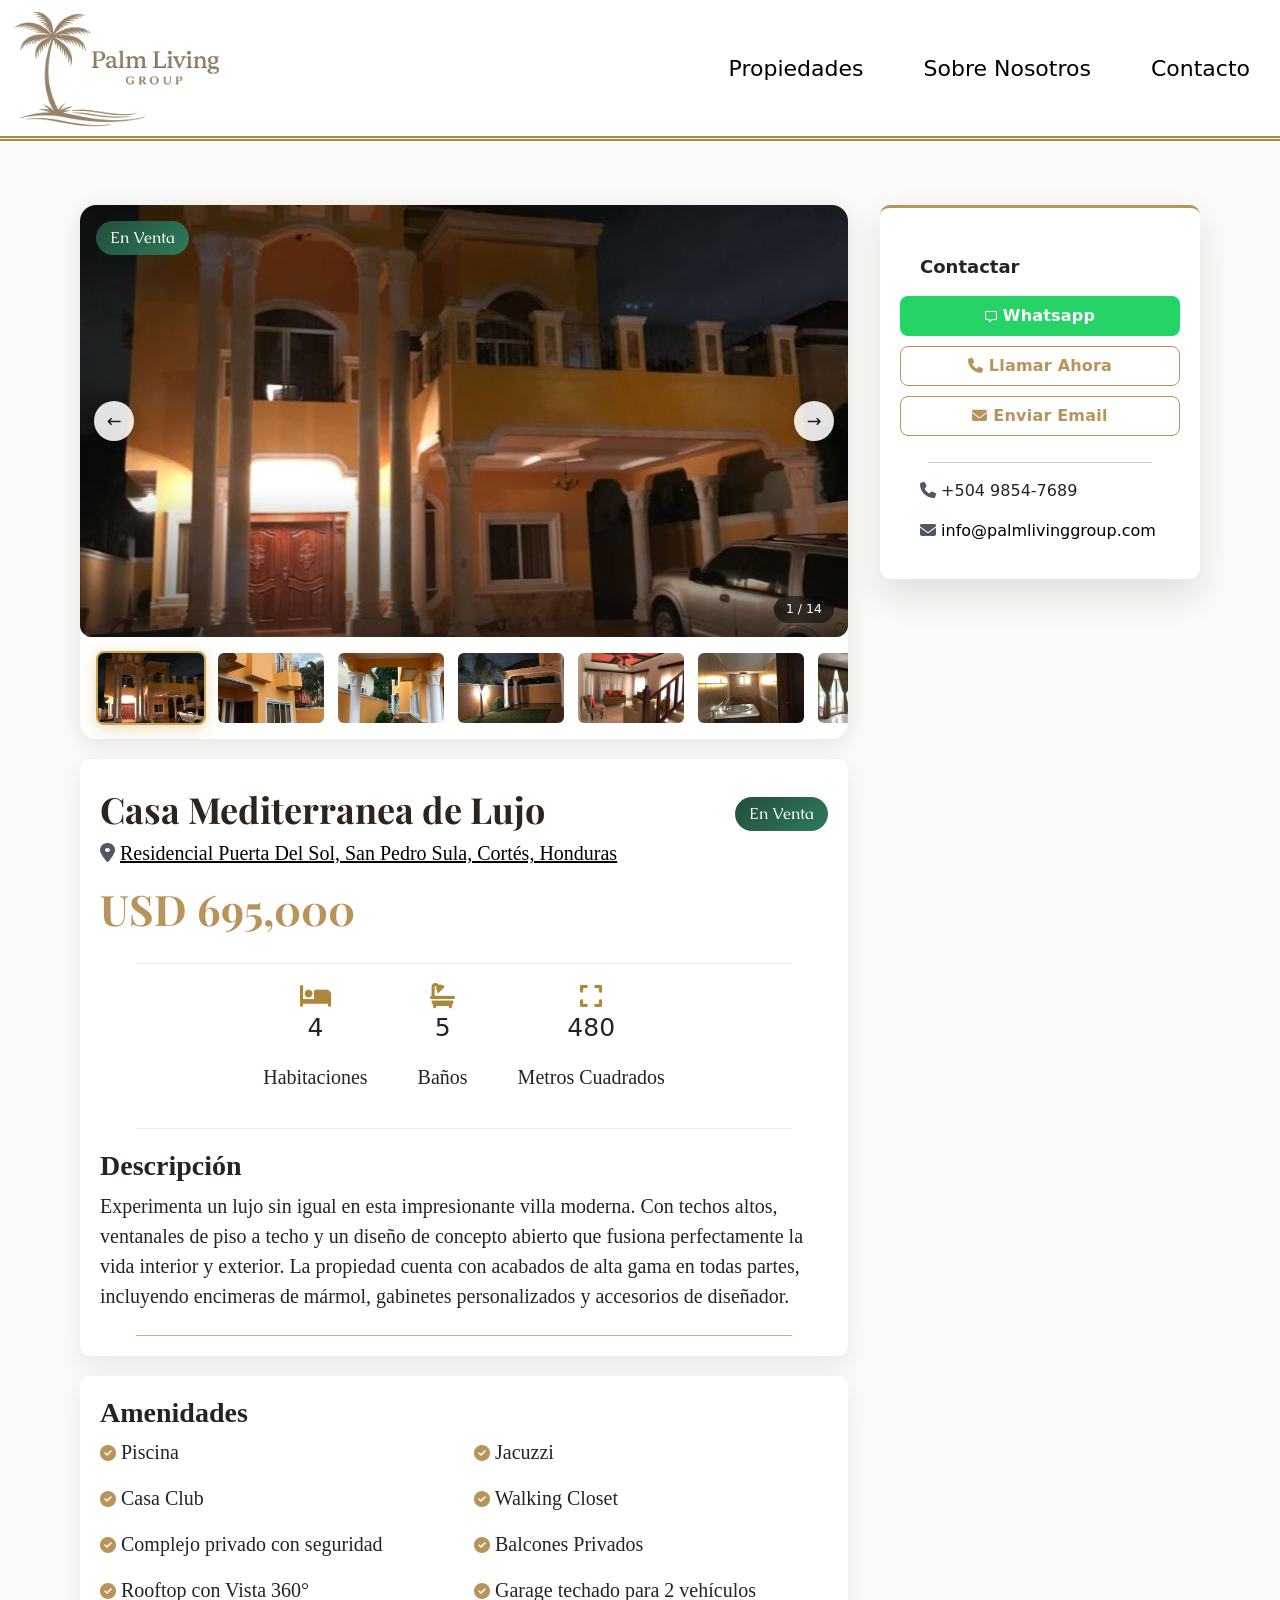
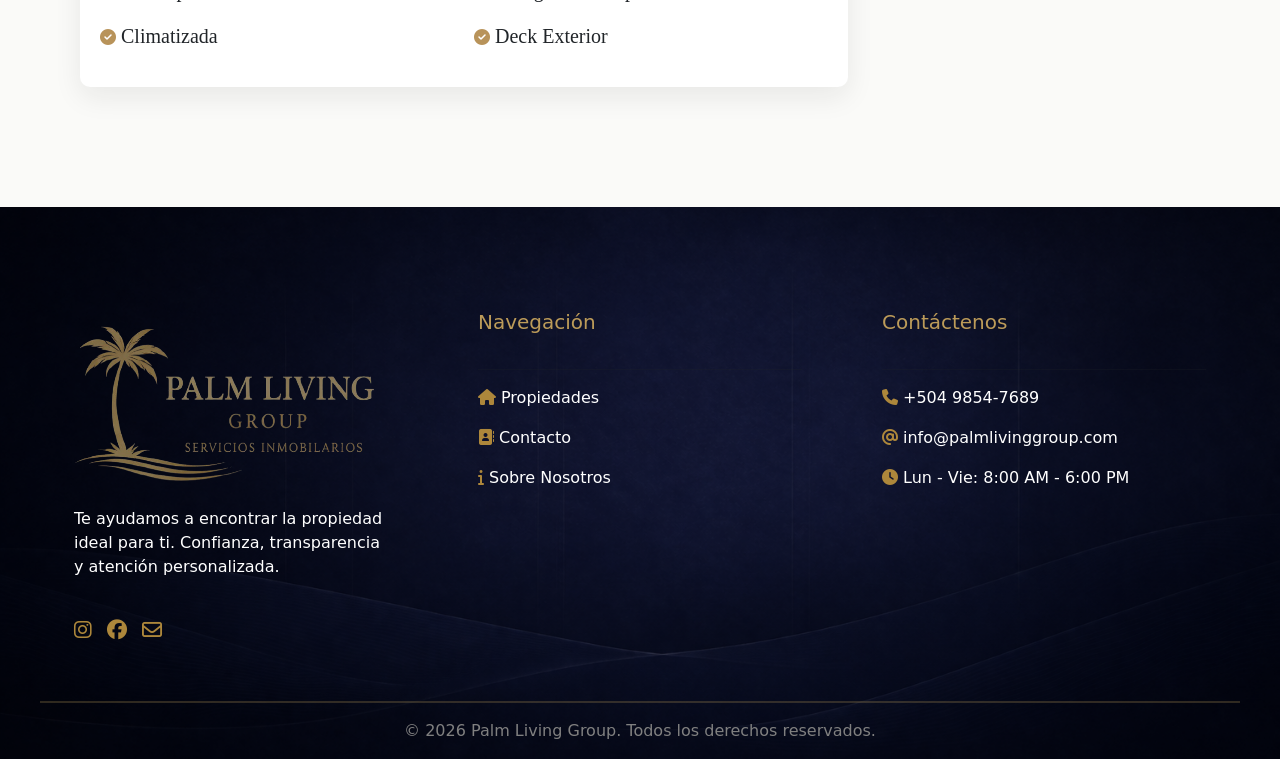
==== commit 6d421dbe: "Update listing sale status and footer asset" ====
--- a/house-detail.html
+++ b/house-detail.html
@@ -4,7 +4,7 @@
     <head>    
         <meta charset="UTF-8">
         <meta name="viewport" content="width=device-width, initial-scale=1.0">
-        <link rel="stylesheet" href="style.css?v=12">
+        <link rel="stylesheet" href="style.css?v=14">
         <link href="https://cdn.jsdelivr.net/npm/bootstrap@5.3.8/dist/css/bootstrap.min.css" rel="stylesheet">
         <link rel="icon" type="image/png" href="./imagenes/favicon-plg-modified.png">
         <title>Palm Living Group</title>
@@ -66,7 +66,7 @@
                 <!-- GALLERY -->
                 <div class="gallery-wrap">
                     <div class="main-image-wrap" id="mainWrap">
-                        <span class="status-badge">En Renta</span>
+                        <span class="status-badge status-sale">En Venta</span>
                         <img id="mainImg" src="" alt=""/>
                         <button class="img-nav prev" id="prevBtn">&#8592;</button>
                         <button class="img-nav next" id="nextBtn">&#8594;</button>
@@ -81,7 +81,7 @@
 
                         <div class="titledescritpion">
                             <h2 style="font-family: 'Times New Roman', Times, serif; font-weight: 550;"">Casa Mediterranea de Lujo</h2>
-                            <span class="status-badgeChar">En Renta</span>
+                            <span class="status-badgeChar status-sale">En Venta</span>
                         </div>
 
                         <p class="textchar locationchar">
@@ -89,7 +89,7 @@
                             <a style=" color: black;"  target="_blank" href="https://www.google.com/maps/place/15%C2%B033'12.3%22N+88%C2%B001'57.6%22W/@15.5533197,-88.0328403,20.25z/data=!4m4!3m3!8m2!3d15.5534028!4d-88.0326528?entry=ttu&g_ep=EgoyMDI2MDUwNi4wIKXMDSoASAFQAw%3D%3D">Residencial Puerta Del Sol, San Pedro Sula, Cortés, Honduras</a>
                         </p>
 
-                        <h3 class="char-price">USD 2300/mes</h3>
+                        <h3 class="char-price">USD 695,000</h3>
 
                         <div class="descriptionFlex">
                             <hr class="description-line">
@@ -255,6 +255,6 @@
             </div>
         </footer>
 
-        <script type="text/javascript" src="./index.js?v=12"></script>
+        <script type="text/javascript" src="./index.js?v=14"></script>
     </body>
 </html>
--- a/style.css
+++ b/style.css
@@ -1187,6 +1187,11 @@
     background-color: #ad873b;
     flex-shrink: 0;
     margin-left: auto;
+}
+
+.status-badge.status-sale,
+.status-badgeChar.status-sale {
+    background: linear-gradient(135deg, #224f3a, #2f7a5a);
 }
 
 .description-line {
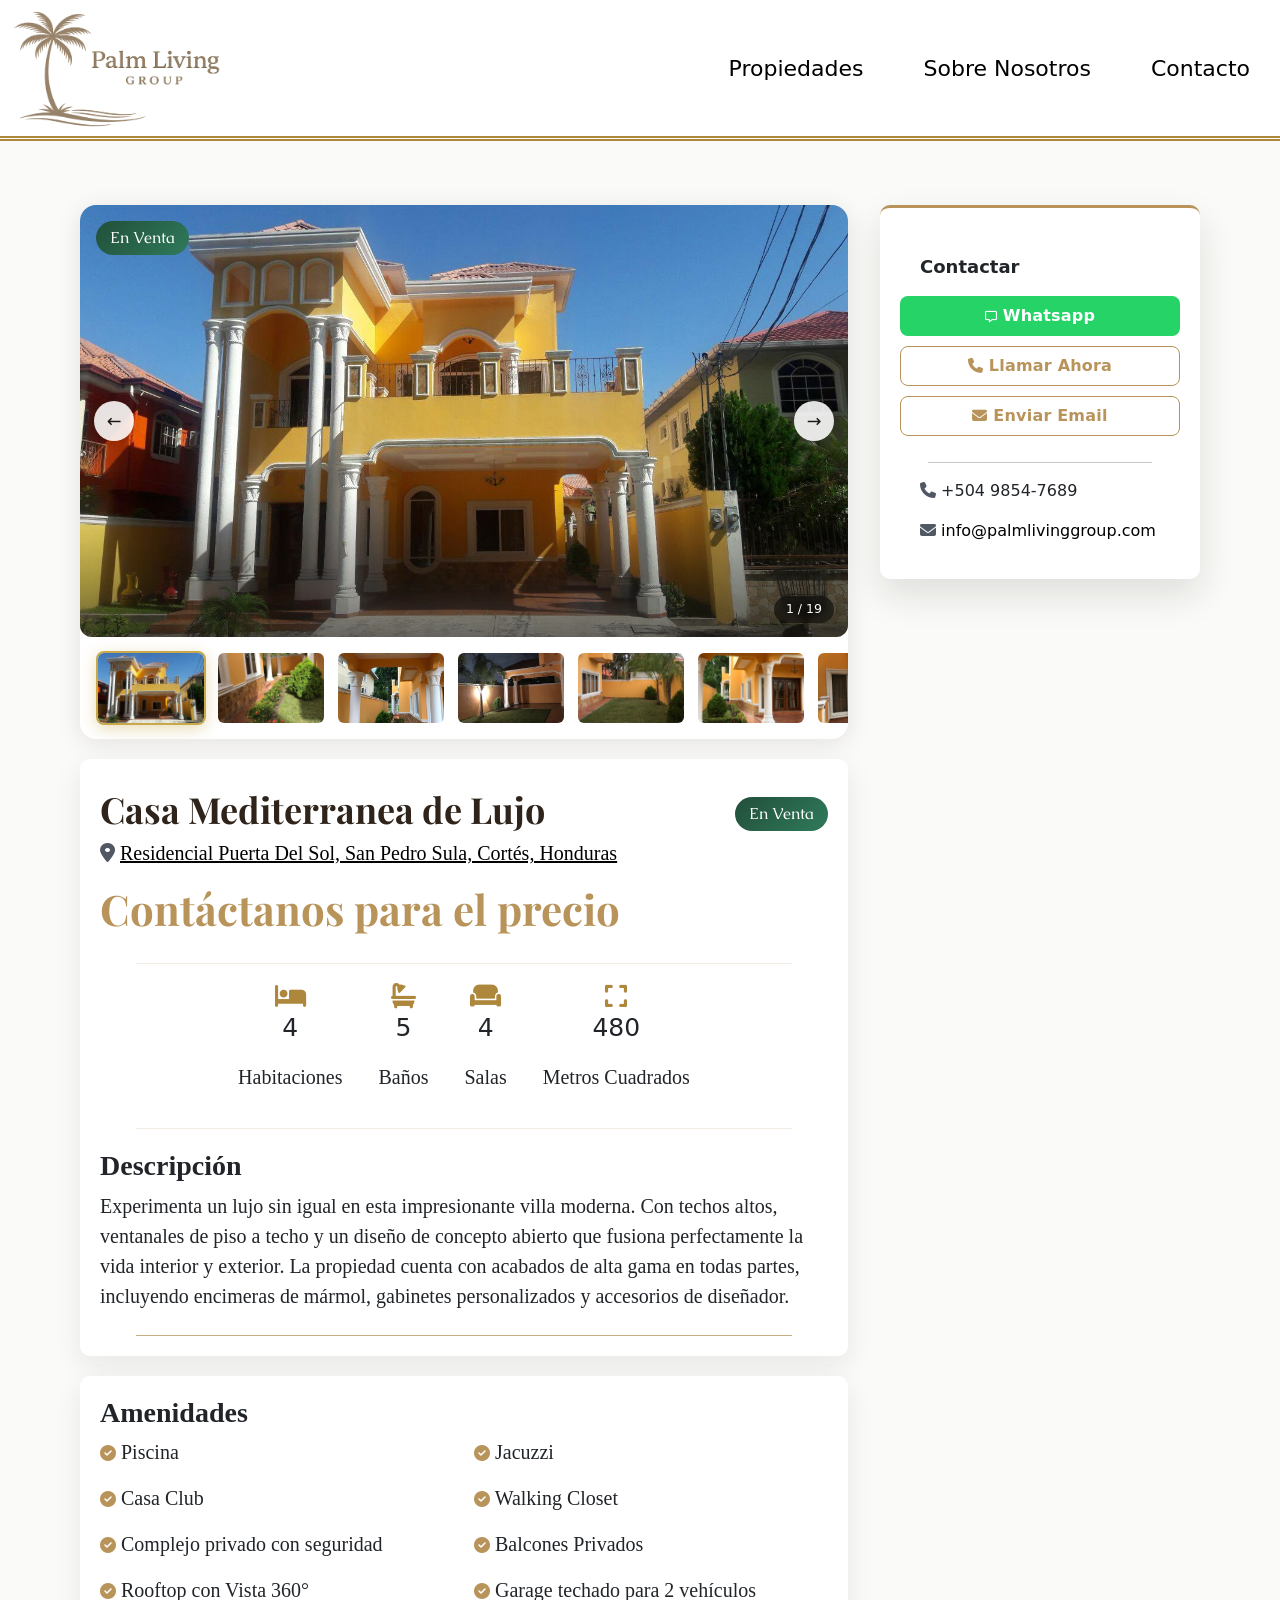
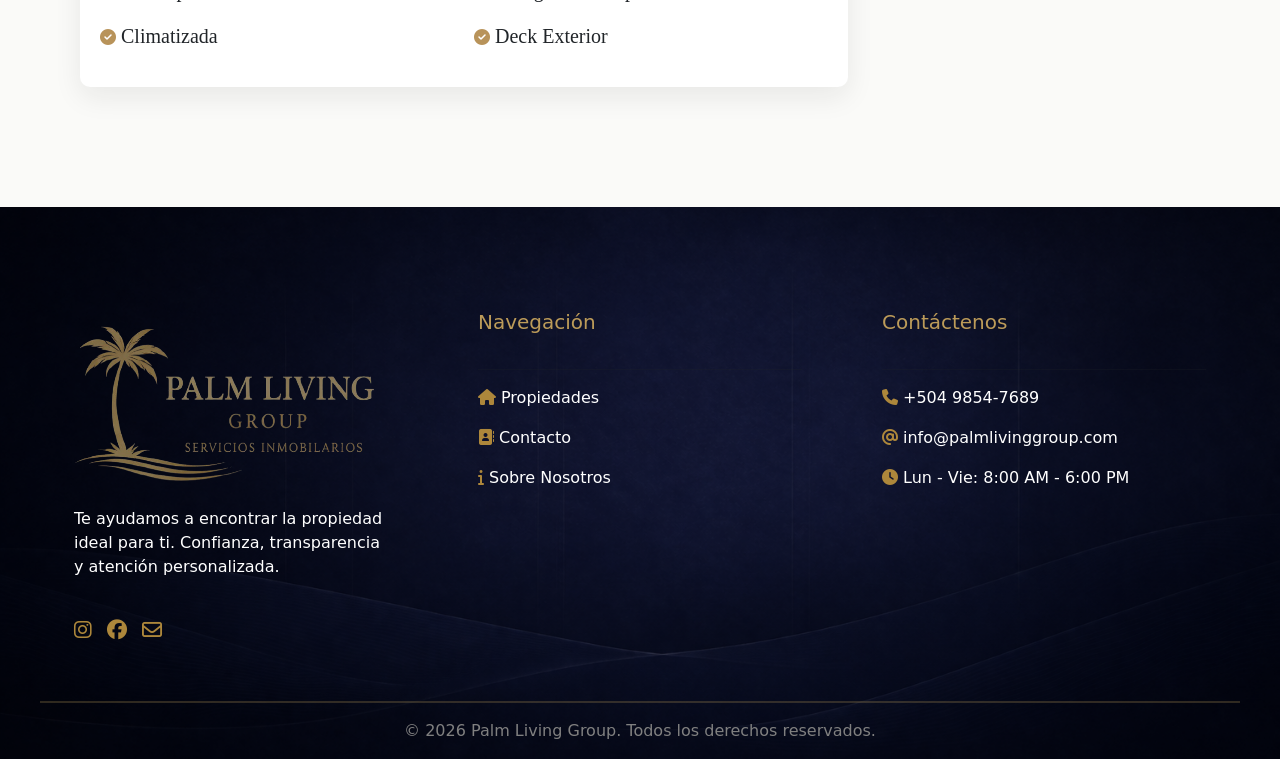
==== commit 2d34f28e: "Update property availability and gallery" ====
--- a/house-detail.html
+++ b/house-detail.html
@@ -4,7 +4,7 @@
     <head>    
         <meta charset="UTF-8">
         <meta name="viewport" content="width=device-width, initial-scale=1.0">
-        <link rel="stylesheet" href="style.css?v=14">
+        <link rel="stylesheet" href="style.css?v=16">
         <link href="https://cdn.jsdelivr.net/npm/bootstrap@5.3.8/dist/css/bootstrap.min.css" rel="stylesheet">
         <link rel="icon" type="image/png" href="./imagenes/favicon-plg-modified.png">
         <title>Palm Living Group</title>
@@ -89,7 +89,7 @@
                             <a style=" color: black;"  target="_blank" href="https://www.google.com/maps/place/15%C2%B033'12.3%22N+88%C2%B001'57.6%22W/@15.5533197,-88.0328403,20.25z/data=!4m4!3m3!8m2!3d15.5534028!4d-88.0326528?entry=ttu&g_ep=EgoyMDI2MDUwNi4wIKXMDSoASAFQAw%3D%3D">Residencial Puerta Del Sol, San Pedro Sula, Cortés, Honduras</a>
                         </p>
 
-                        <h3 class="char-price">USD 695,000</h3>
+                        <h3 class="char-price">Contáctanos para el precio</h3>
 
                         <div class="descriptionFlex">
                             <hr class="description-line">
@@ -111,6 +111,14 @@
                                         <i class="fa-solid fa-bath iconhousedetail" style="color: rgb(173, 135, 59);"></i>
                                         <p class="numdetail">5</p>
                                         <p class="textchar">Baños</p>
+
+                                    </div>
+
+                                    <div class="livingRooms">
+
+                                        <i class="fa-solid fa-couch iconhousedetail" style="color: rgb(173, 135, 59);"></i>
+                                        <p class="numdetail">4</p>
+                                        <p class="textchar">Salas</p>
 
                                     </div>
 
@@ -255,6 +263,6 @@
             </div>
         </footer>
 
-        <script type="text/javascript" src="./index.js?v=14"></script>
+        <script type="text/javascript" src="./index.js?v=16"></script>
     </body>
 </html>
--- a/style.css
+++ b/style.css
@@ -706,18 +706,50 @@
     font-weight: 800;
 }
 
-.property-card-link{
-    display: flex;
-    flex-direction: column;
-    height: 100%;
+.property-card-link,
+.property-card-image-link,
+.property-card-copy-link{
     text-decoration: none;
     color: inherit;
 }
 
+.property-card-image-link{
+    display: block;
+}
+
 .property-card-content{
     display: flex;
     flex-direction: column;
     gap: 7px;
+}
+
+.property-card-copy-link{
+    display: flex;
+    flex-direction: column;
+    gap: 7px;
+}
+
+.property-whatsapp-cta{
+    align-self: flex-start;
+    margin: 2px 0 4px;
+    padding: 10px 16px;
+    border-radius: 999px;
+    background: #b8935a;
+    border: 1px solid #b8935a;
+    color: #ffffff;
+    font-family: "Caudex", serif;
+    font-size: 15px;
+    font-weight: 700;
+    line-height: 1;
+    text-decoration: none;
+    box-shadow: 0 8px 16px rgba(184, 147, 90, 0.22);
+    transition: background 0.2s ease, border-color 0.2s ease, transform 0.2s ease;
+}
+
+.property-whatsapp-cta:hover{
+    background: #8f6c2b;
+    border-color: #8f6c2b;
+    transform: translateY(-1px);
 }
 
 .property-type{
@@ -733,6 +765,19 @@
     font-size: 23px;
     line-height: 1.14;
     margin: 0;
+}
+
+.property-unavailable{
+    align-self: flex-start;
+    margin: 2px 0 0;
+    padding: 8px 12px;
+    border-radius: 999px;
+    background: #fff7e8;
+    border: 1px solid rgba(184, 147, 90, 0.42);
+    color: #7a5e2b;
+    font-size: 14px;
+    font-weight: 700;
+    line-height: 1.2;
 }
 
 .property-meta,
@@ -1202,7 +1247,7 @@
     background-color: rgba(184, 147, 90, 0.75);
 }
 
-.bedrooms, .baths, .metersSquared {
+.bedrooms, .baths, .livingRooms, .metersSquared {
     display: flex;
     flex-direction: column;
     align-items: center;
@@ -1212,7 +1257,7 @@
     display: flex;
     justify-content: center;
     align-items: center;
-    gap: 50px;
+    gap: 36px;
 }
 
 /* ── AMENITIES ── */
